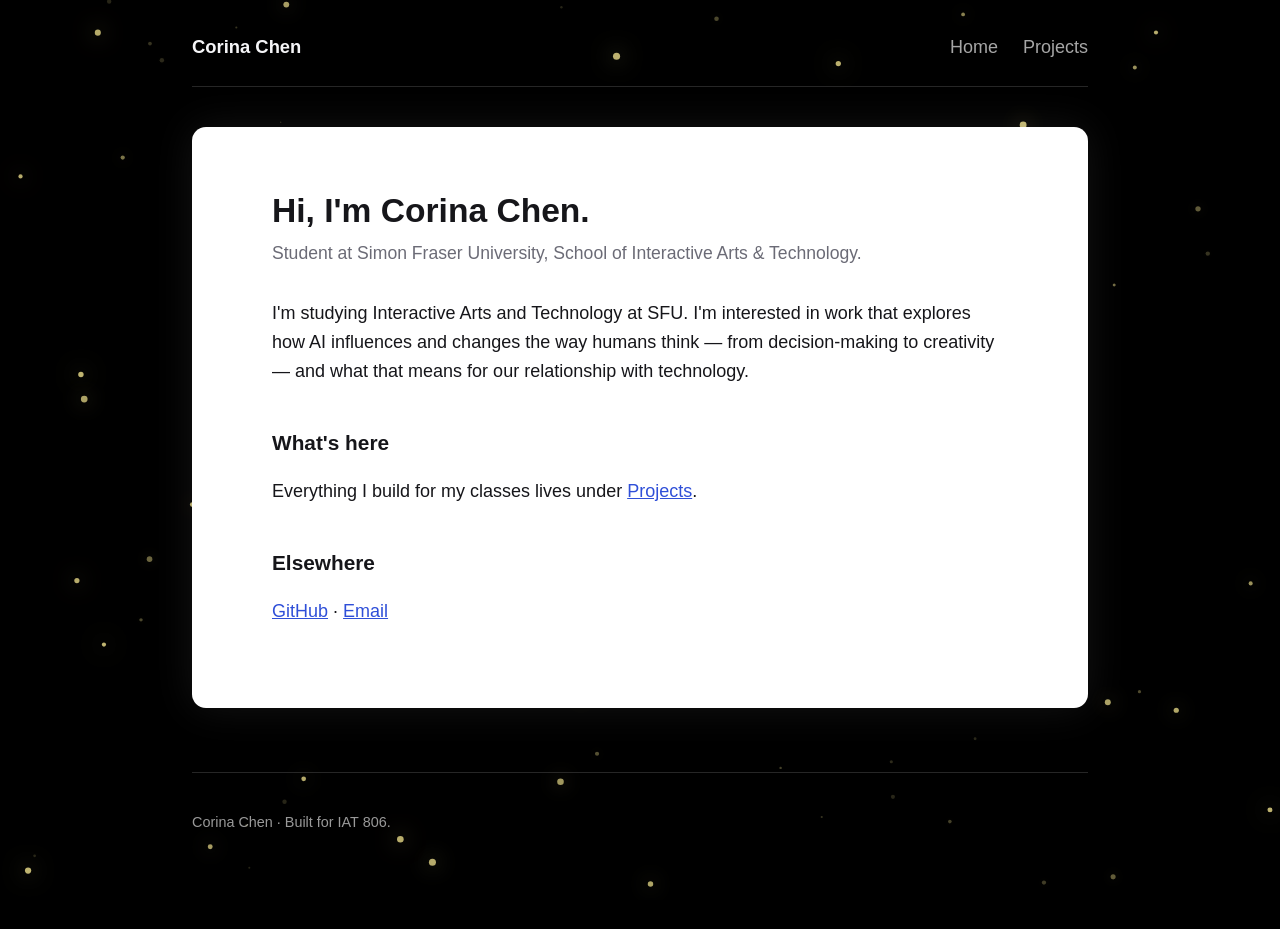
==== index.html @ 0d6ac6e0 "update website and lab2" ====
<!doctype html>
<html lang="en">
  <head>
    <meta charset="utf-8" />
    <meta name="viewport" content="width=device-width, initial-scale=1" />

    <!-- EDIT ME: this is what shows in the browser tab -->
    <title>Corina Chen</title>

    <link rel="stylesheet" href="style.css" />
    <script src="stars.js" defer></script>
  </head>
  <body>
    <header>
      <!-- EDIT ME: your name -->
      <a class="site-name" href="index.html">Corina Chen</a>
      <nav>
        <a href="index.html">Home</a>
        <a href="projects/index.html">Projects</a>
      </nav>
    </header>

    <main>
      <!-- EDIT ME: everything between here and the end of <main> -->
      <h1>Hi, I'm Corina Chen.</h1>
      <p class="tagline">
        Student at Simon Fraser University, School of Interactive Arts &amp;
        Technology.
      </p>

      <p>
        I'm studying Interactive Arts and Technology at SFU. I'm interested in
        work that explores how AI influences and changes the way humans think —
        from decision-making to creativity — and what that means for our
        relationship with technology.
      </p>

      <h2>What's here</h2>
      <p>
        Everything I build for my classes lives under
        <a href="projects/index.html">Projects</a>.
      </p>

      <h2>Elsewhere</h2>
      <p>
        <!-- EDIT ME: replace "your-username" with your GitHub username,
           or delete any line you don't want. -->
        <a href="https://github.com/corinacc">GitHub</a> &middot;
        <a href="corinac@sfu.ca">Email</a>
      </p>
    </main>

    <footer>
      <!-- EDIT ME -->
      <p>Corina Chen &middot; Built for IAT 806.</p>
    </footer>
  </body>
</html>
---- style.css ----
/* ===========================================================
   Your site's styles. Change anything here — colors, fonts,
   sizes. Every page on the site uses this one file.
   =========================================================== */

:root {
  --ink: #16161a;          /* main text color */
  --muted: #6b6b76;        /* quieter text */
  --accent: #2f4fd8;       /* links and highlights */
  --paper: #ffffff;        /* page background */
  --line: #e4e4e0;         /* borders */

  --bg-dark: #000000;      /* page background */
}

* { box-sizing: border-box; }

body {
  margin: 0;
  padding: 0 1.25rem 5rem;
  color: var(--ink);
  font-family: "Helvetica Neue", Helvetica, Arial, sans-serif;
  font-size: 18px;
  line-height: 1.6;

  /* solid black background; the twinkling stars are drawn on the
     full-page canvas that stars.js adds behind everything */
  background-color: var(--bg-dark);
}

/* Keeps everything in a readable column in the middle of the page,
   set on a solid card so text stays legible over the starfield */
header, main, footer {
  max-width: 56rem;
  margin: 0 auto;
  position: relative;
  z-index: 1;
}

main {
  background: var(--paper);
  padding: 4rem 5rem;
  border-radius: 14px;
  box-shadow: 0 0 40px rgba(255, 255, 255, 0.08);
}

/* --- top navigation ---------------------------------------- */

header {
  display: flex;
  flex-wrap: wrap;
  align-items: baseline;
  gap: 0.5rem 1.5rem;
  padding: 2rem 0 1.5rem;
  border-bottom: 1px solid rgba(255, 255, 255, 0.15);
  margin-bottom: 2.5rem;
}

header .site-name {
  font-size: 1.15rem;
  font-weight: 700;
  text-decoration: none;
  color: #f5f5f7;
  margin-right: auto;
}

header nav a {
  color: rgba(255, 255, 255, 0.65);
  text-decoration: none;
  margin-left: 1.25rem;
}

header nav a:hover { color: #ffffff; }

/* --- text --------------------------------------------------- */

h1 {
  font-size: 2.1rem;
  line-height: 1.2;
  margin: 0 0 0.5rem;
}

h2 {
  font-size: 1.3rem;
  margin: 2.5rem 0 0.75rem;
}

.tagline {
  color: var(--muted);
  font-size: 1.1rem;
  margin: 0 0 2rem;
}

a { color: var(--accent); }

/* --- the list of links on the projects pages ----------------- */

.card-list {
  list-style: none;
  padding: 0;
  margin: 1.5rem 0 0;
}

.card-list li {
  border: 1px solid var(--line);
  border-radius: 10px;
  margin-bottom: 0.9rem;
  transition: border-color 0.15s ease;
}

.card-list li:hover { border-color: var(--accent); }

.card-list a {
  display: block;
  padding: 1.1rem 1.25rem;
  text-decoration: none;
  color: inherit;
}

.card-list .title {
  font-weight: 700;
  color: var(--accent);
  display: block;
}

.card-list .description {
  color: var(--muted);
  font-size: 0.95rem;
}

/* --- sketch pages ------------------------------------------- */

.back {
  display: inline-block;
  margin-bottom: 1.5rem;
  color: var(--muted);
  text-decoration: none;
  font-size: 0.95rem;
}

.back:hover { color: var(--accent); }

canvas { max-width: 100%; height: auto !important; }

/* --- footer -------------------------------------------------- */

footer {
  margin-top: 4rem;
  padding-top: 1.5rem;
  border-top: 1px solid rgba(255, 255, 255, 0.15);
  color: rgba(255, 255, 255, 0.6);
  font-size: 0.9rem;
}
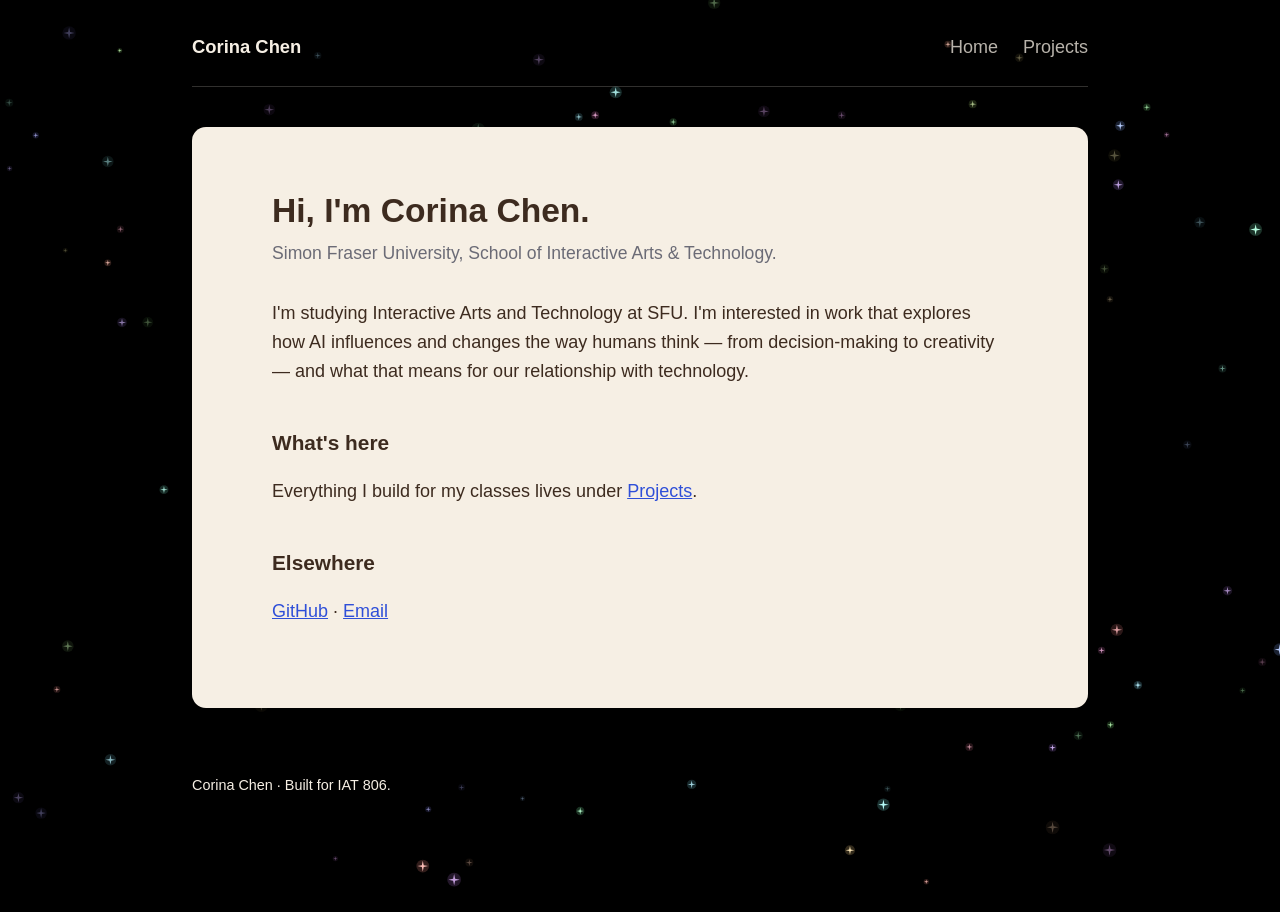
==== commit 239dc838: "lab 03" ====
--- a/index.html
+++ b/index.html
@@ -8,7 +8,8 @@
     <title>Corina Chen</title>
 
     <link rel="stylesheet" href="style.css" />
-    <script src="stars.js" defer></script>
+    <!-- starry background behind every page -->
+    <script src="starfield.js" defer></script>
   </head>
   <body>
     <header>
@@ -24,8 +25,7 @@
       <!-- EDIT ME: everything between here and the end of <main> -->
       <h1>Hi, I'm Corina Chen.</h1>
       <p class="tagline">
-        Student at Simon Fraser University, School of Interactive Arts &amp;
-        Technology.
+        Simon Fraser University, School of Interactive Arts &amp; Technology.
       </p>
 
       <p>
--- a/style.css
+++ b/style.css
@@ -4,16 +4,18 @@
    =========================================================== */
 
 :root {
-  --ink: #16161a;          /* main text color */
-  --muted: #6b6b76;        /* quieter text */
-  --accent: #2f4fd8;       /* links and highlights */
-  --paper: #ffffff;        /* page background */
-  --line: #e4e4e0;         /* borders */
+  --ink: #3d2b1f; /* main text color */
+  --muted: #6b6b76; /* quieter text */
+  --accent: #2f4fd8; /* links and highlights */
+  --paper: #f6efe4; /* content card background (light beige) */
+  --line: #e3d6c4; /* borders */
 
-  --bg-dark: #000000;      /* page background */
+  --on-bg: #f6efe4; /* text sitting directly on the night sky */
 }
 
-* { box-sizing: border-box; }
+* {
+  box-sizing: border-box;
+}
 
 body {
   margin: 0;
@@ -23,14 +25,26 @@
   font-size: 18px;
   line-height: 1.6;
 
-  /* solid black background; the twinkling stars are drawn on the
-     full-page canvas that stars.js adds behind everything */
-  background-color: var(--bg-dark);
+  /* black night sky; the stars are drawn by starfield.js */
+  background: #000;
+}
+
+/* the star canvas, pinned behind everything */
+#starfield {
+  position: fixed;
+  inset: 0;
+  width: 100vw;
+  height: 100vh !important; /* beats the sketch canvas rule below */
+  max-width: none;
+  z-index: -1;
+  pointer-events: none;
 }
 
 /* Keeps everything in a readable column in the middle of the page,
-   set on a solid card so text stays legible over the starfield */
-header, main, footer {
+   set on a solid card so text stays legible over the background */
+header,
+main,
+footer {
   max-width: 56rem;
   margin: 0 auto;
   position: relative;
@@ -41,7 +55,7 @@
   background: var(--paper);
   padding: 4rem 5rem;
   border-radius: 14px;
-  box-shadow: 0 0 40px rgba(255, 255, 255, 0.08);
+  box-shadow: 0 10px 40px rgba(0, 0, 0, 0.5);
 }
 
 /* --- top navigation ---------------------------------------- */
@@ -52,7 +66,7 @@
   align-items: baseline;
   gap: 0.5rem 1.5rem;
   padding: 2rem 0 1.5rem;
-  border-bottom: 1px solid rgba(255, 255, 255, 0.15);
+  border-bottom: 1px solid rgba(246, 239, 228, 0.2);
   margin-bottom: 2.5rem;
 }
 
@@ -60,17 +74,19 @@
   font-size: 1.15rem;
   font-weight: 700;
   text-decoration: none;
-  color: #f5f5f7;
+  color: var(--on-bg);
   margin-right: auto;
 }
 
 header nav a {
-  color: rgba(255, 255, 255, 0.65);
+  color: rgba(246, 239, 228, 0.75);
   text-decoration: none;
   margin-left: 1.25rem;
 }
 
-header nav a:hover { color: #ffffff; }
+header nav a:hover {
+  color: var(--on-bg);
+}
 
 /* --- text --------------------------------------------------- */
 
@@ -91,7 +107,9 @@
   margin: 0 0 2rem;
 }
 
-a { color: var(--accent); }
+a {
+  color: var(--accent);
+}
 
 /* --- the list of links on the projects pages ----------------- */
 
@@ -108,7 +126,9 @@
   transition: border-color 0.15s ease;
 }
 
-.card-list li:hover { border-color: var(--accent); }
+.card-list li:hover {
+  border-color: var(--accent);
+}
 
 .card-list a {
   display: block;
@@ -138,16 +158,25 @@
   font-size: 0.95rem;
 }
 
-.back:hover { color: var(--accent); }
+.back:hover {
+  color: var(--accent);
+}
 
-canvas { max-width: 100%; height: auto !important; }
+canvas {
+  max-width: 100%;
+  height: auto !important;
+}
 
 /* --- footer -------------------------------------------------- */
 
+/* no box: light text straight on the night sky */
 footer {
-  margin-top: 4rem;
-  padding-top: 1.5rem;
-  border-top: 1px solid rgba(255, 255, 255, 0.15);
-  color: rgba(255, 255, 255, 0.6);
+  margin-top: 2rem;
+  padding: 1.25rem 0;
+  color: var(--paper);
   font-size: 0.9rem;
 }
+
+footer a {
+  color: var(--paper);
+}
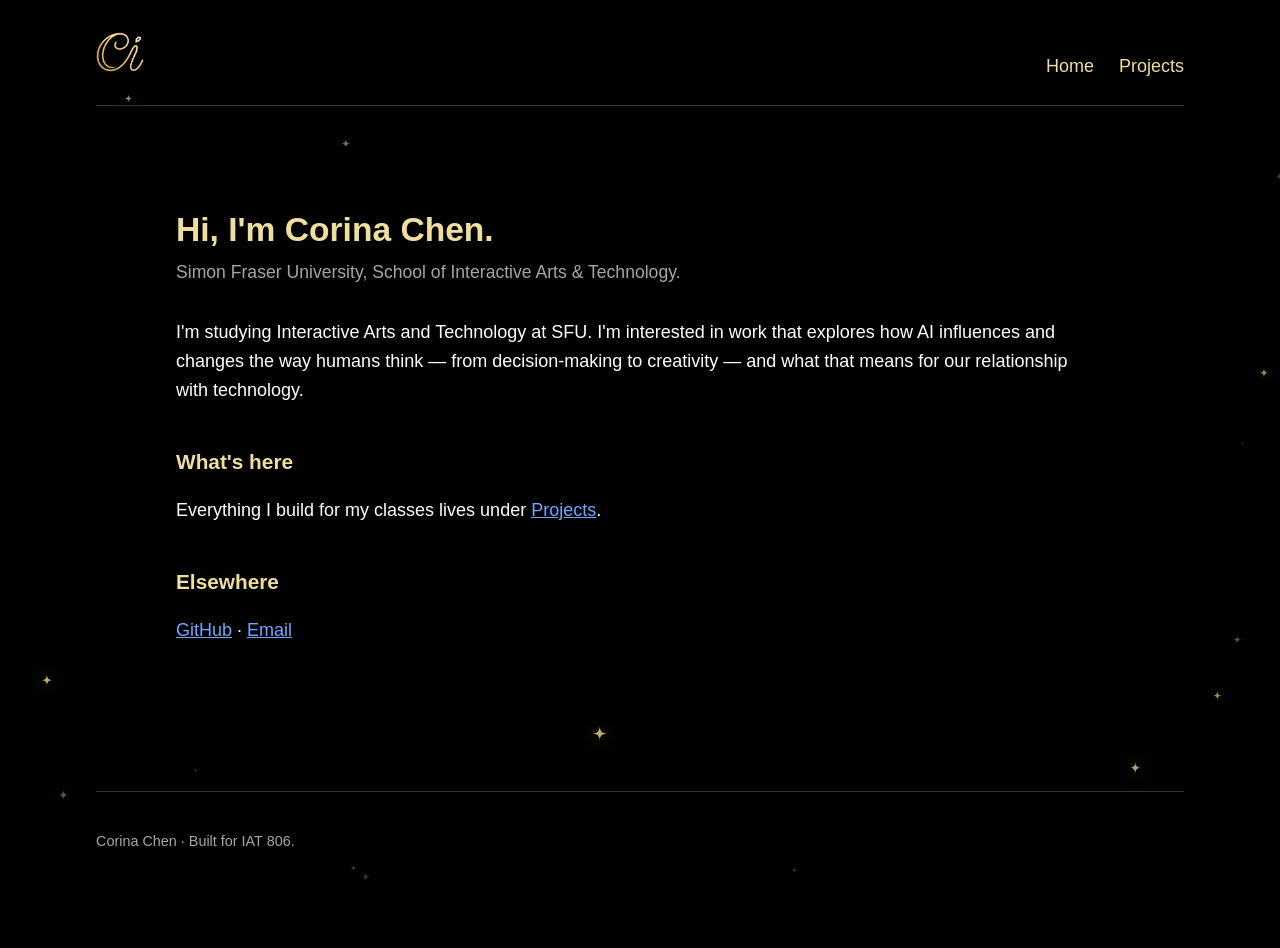
==== commit e25e9032: "lab03 update" ====
--- a/index.html
+++ b/index.html
@@ -9,12 +9,12 @@
 
     <link rel="stylesheet" href="style.css" />
     <!-- starry background behind every page -->
-    <script src="starfield.js" defer></script>
+    <script src="stars.js" defer></script>
   </head>
   <body>
     <header>
       <!-- EDIT ME: your name -->
-      <a class="site-name" href="index.html">Corina Chen</a>
+      <a class="site-name" href="index.html"><img src="images/assets/logo.png" alt="Corina Chen" /></a>
       <nav>
         <a href="index.html">Home</a>
         <a href="projects/index.html">Projects</a>
--- a/style.css
+++ b/style.css
@@ -4,18 +4,17 @@
    =========================================================== */
 
 :root {
-  --ink: #3d2b1f; /* main text color */
-  --muted: #6b6b76; /* quieter text */
-  --accent: #2f4fd8; /* links and highlights */
-  --paper: #f6efe4; /* content card background (light beige) */
-  --line: #e3d6c4; /* borders */
+  --ink: #ffffff;          /* main text color — white */
+  --muted: rgba(255, 255, 255, 0.65); /* quieter text */
+  --accent: #6fa8ff;       /* links and highlights */
+  --line: rgba(255, 255, 255, 0.2); /* borders */
+  --beige: #f0df9c;        /* light khaki, for the name, h1, and h2 */
+  --beige-dark: #c9a84e;   /* darker yellow, for nav hover */
 
-  --on-bg: #f6efe4; /* text sitting directly on the night sky */
+  --bg-dark: #000000;      /* page background */
 }
 
-* {
-  box-sizing: border-box;
-}
+* { box-sizing: border-box; }
 
 body {
   margin: 0;
@@ -25,37 +24,23 @@
   font-size: 18px;
   line-height: 1.6;
 
-  /* black night sky; the stars are drawn by starfield.js */
-  background: #000;
+  /* solid black background; the twinkling stars are drawn on the
+     full-page canvas that stars.js adds behind everything */
+  background-color: var(--bg-dark);
 }
 
-/* the star canvas, pinned behind everything */
-#starfield {
-  position: fixed;
-  inset: 0;
-  width: 100vw;
-  height: 100vh !important; /* beats the sketch canvas rule below */
-  max-width: none;
-  z-index: -1;
-  pointer-events: none;
-}
-
-/* Keeps everything in a readable column in the middle of the page,
-   set on a solid card so text stays legible over the background */
-header,
-main,
-footer {
-  max-width: 56rem;
+/* Keeps everything in a readable column in the middle of the page */
+header, main, footer {
+  max-width: 68rem;
   margin: 0 auto;
   position: relative;
   z-index: 1;
 }
 
 main {
-  background: var(--paper);
+  background: var(--bg-dark);
   padding: 4rem 5rem;
   border-radius: 14px;
-  box-shadow: 0 10px 40px rgba(0, 0, 0, 0.5);
 }
 
 /* --- top navigation ---------------------------------------- */
@@ -66,27 +51,28 @@
   align-items: baseline;
   gap: 0.5rem 1.5rem;
   padding: 2rem 0 1.5rem;
-  border-bottom: 1px solid rgba(246, 239, 228, 0.2);
+  border-bottom: 1px solid var(--line);
   margin-bottom: 2.5rem;
 }
 
 header .site-name {
-  font-size: 1.15rem;
-  font-weight: 700;
-  text-decoration: none;
-  color: var(--on-bg);
+  display: block;
   margin-right: auto;
 }
 
+header .site-name img {
+  display: block;
+  height: 40px;
+  width: auto;
+}
+
 header nav a {
-  color: rgba(246, 239, 228, 0.75);
+  color: var(--beige);
   text-decoration: none;
   margin-left: 1.25rem;
 }
 
-header nav a:hover {
-  color: var(--on-bg);
-}
+header nav a:hover { color: var(--beige-dark); }
 
 /* --- text --------------------------------------------------- */
 
@@ -94,11 +80,13 @@
   font-size: 2.1rem;
   line-height: 1.2;
   margin: 0 0 0.5rem;
+  color: var(--beige);
 }
 
 h2 {
   font-size: 1.3rem;
   margin: 2.5rem 0 0.75rem;
+  color: var(--beige);
 }
 
 .tagline {
@@ -107,9 +95,7 @@
   margin: 0 0 2rem;
 }
 
-a {
-  color: var(--accent);
-}
+a { color: var(--accent); }
 
 /* --- the list of links on the projects pages ----------------- */
 
@@ -126,9 +112,7 @@
   transition: border-color 0.15s ease;
 }
 
-.card-list li:hover {
-  border-color: var(--accent);
-}
+.card-list li:hover { border-color: var(--accent); }
 
 .card-list a {
   display: block;
@@ -158,25 +142,18 @@
   font-size: 0.95rem;
 }
 
-.back:hover {
-  color: var(--accent);
-}
+.back:hover { color: var(--accent); }
 
-canvas {
-  max-width: 100%;
-  height: auto !important;
-}
+canvas { max-width: 100%; height: auto !important; }
+
+#sketch-holder { display: flex; justify-content: center; }
 
 /* --- footer -------------------------------------------------- */
 
-/* no box: light text straight on the night sky */
 footer {
-  margin-top: 2rem;
-  padding: 1.25rem 0;
-  color: var(--paper);
+  margin-top: 4rem;
+  padding-top: 1.5rem;
+  border-top: 1px solid var(--line);
+  color: var(--muted);
   font-size: 0.9rem;
 }
-
-footer a {
-  color: var(--paper);
-}
